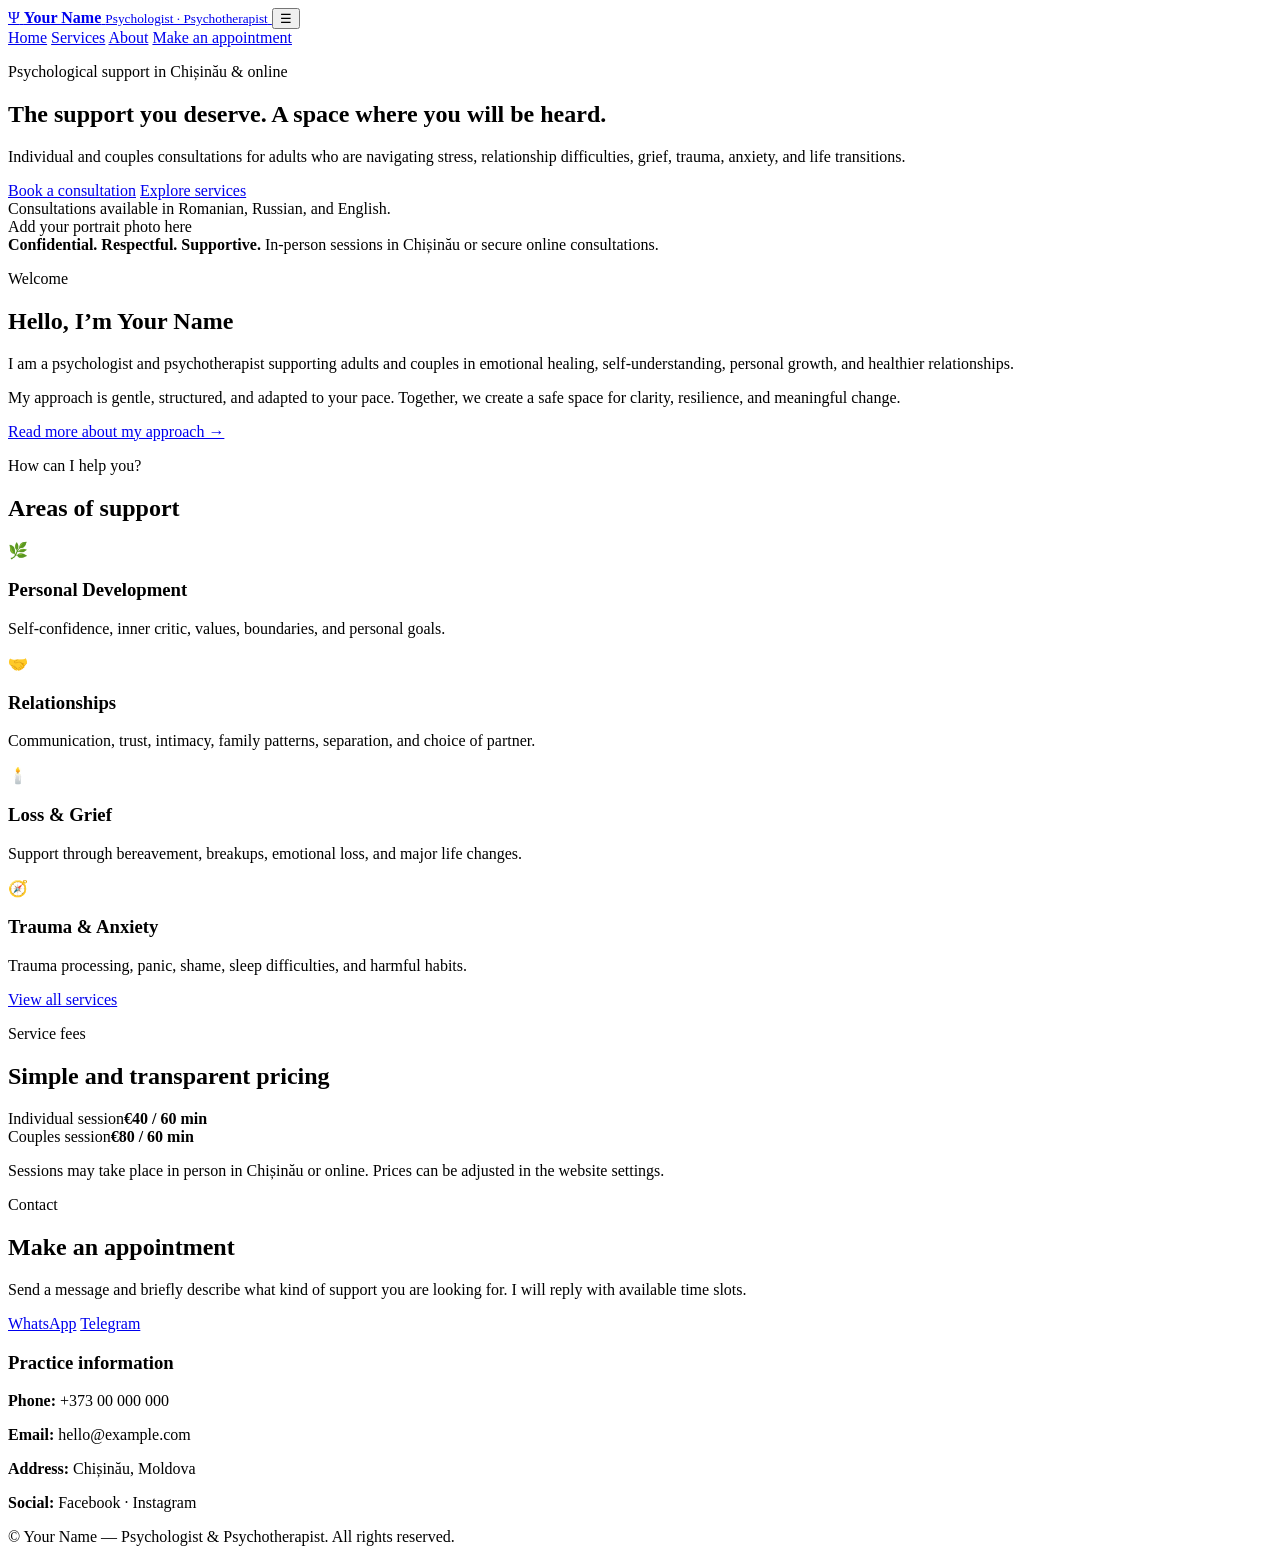
==== index.html @ 6b88e3eb "Add website homepage" ====
<!DOCTYPE html>
<html lang="en">
<head>
  <meta charset="UTF-8" />
  <meta name="viewport" content="width=device-width, initial-scale=1.0" />
  <title>Psychologist & Psychotherapist in Chișinău | Online Consultations</title>
  <meta name="description" content="Psychological consultations in Chișinău and online. Individual and couples therapy in Romanian, Russian, and English." />
  <link rel="preconnect" href="https://fonts.googleapis.com">
  <link rel="preconnect" href="https://fonts.gstatic.com" crossorigin>
  <link href="https://fonts.googleapis.com/css2?family=Playfair+Display:wght@500;600;700&family=Inter:wght@400;500;600;700&display=swap" rel="stylesheet">
  <link rel="stylesheet" href="style.css" />
</head>
<body>
  <header class="site-header">
    <a class="brand" href="index.html">
      <span class="brand-mark">Ψ</span>
      <span>
        <strong>Your Name</strong>
        <small>Psychologist · Psychotherapist</small>
      </span>
    </a>
    <button class="nav-toggle" aria-label="Open menu">☰</button>
    <nav class="nav">
      <a href="index.html">Home</a>
      <a href="services.html">Services</a>
      <a href="about.html">About</a>
      <a class="nav-cta" href="#contact">Make an appointment</a>
    </nav>
  </header>

  <main>
    <section class="hero">
      <div class="hero-content">
        <p class="eyebrow">Psychological support in Chișinău & online</p>
        <h1>The support you deserve. A space where you will be heard.</h1>
        <p class="lead">Individual and couples consultations for adults who are navigating stress, relationship difficulties, grief, trauma, anxiety, and life transitions.</p>
        <div class="hero-actions">
          <a class="button primary" href="#contact">Book a consultation</a>
          <a class="button ghost" href="services.html">Explore services</a>
        </div>
        <div class="language-note">Consultations available in Romanian, Russian, and English.</div>
      </div>
      <div class="hero-card">
        <div class="photo-placeholder">Add your portrait photo here</div>
        <div class="card-note">
          <strong>Confidential. Respectful. Supportive.</strong>
          <span>In-person sessions in Chișinău or secure online consultations.</span>
        </div>
      </div>
    </section>

    <section class="intro section-grid">
      <div>
        <p class="eyebrow">Welcome</p>
        <h2>Hello, I’m Your Name</h2>
      </div>
      <div>
        <p>I am a psychologist and psychotherapist supporting adults and couples in emotional healing, self-understanding, personal growth, and healthier relationships.</p>
        <p>My approach is gentle, structured, and adapted to your pace. Together, we create a safe space for clarity, resilience, and meaningful change.</p>
        <a class="text-link" href="about.html">Read more about my approach →</a>
      </div>
    </section>

    <section class="services-preview">
      <p class="eyebrow center">How can I help you?</p>
      <h2 class="center">Areas of support</h2>
      <div class="cards four">
        <article class="service-card">
          <span class="icon">🌿</span>
          <h3>Personal Development</h3>
          <p>Self-confidence, inner critic, values, boundaries, and personal goals.</p>
        </article>
        <article class="service-card">
          <span class="icon">🤝</span>
          <h3>Relationships</h3>
          <p>Communication, trust, intimacy, family patterns, separation, and choice of partner.</p>
        </article>
        <article class="service-card">
          <span class="icon">🕯️</span>
          <h3>Loss & Grief</h3>
          <p>Support through bereavement, breakups, emotional loss, and major life changes.</p>
        </article>
        <article class="service-card">
          <span class="icon">🧭</span>
          <h3>Trauma & Anxiety</h3>
          <p>Trauma processing, panic, shame, sleep difficulties, and harmful habits.</p>
        </article>
      </div>
      <div class="center spacing-top">
        <a class="button secondary" href="services.html">View all services</a>
      </div>
    </section>

    <section class="fees section-grid soft">
      <div>
        <p class="eyebrow">Service fees</p>
        <h2>Simple and transparent pricing</h2>
      </div>
      <div class="price-list">
        <div class="price-item"><span>Individual session</span><strong>€40 / 60 min</strong></div>
        <div class="price-item"><span>Couples session</span><strong>€80 / 60 min</strong></div>
        <p class="muted">Sessions may take place in person in Chișinău or online. Prices can be adjusted in the website settings.</p>
      </div>
    </section>

    <section id="contact" class="contact">
      <div class="contact-card">
        <p class="eyebrow">Contact</p>
        <h2>Make an appointment</h2>
        <p>Send a message and briefly describe what kind of support you are looking for. I will reply with available time slots.</p>
        <div class="contact-actions">
          <a class="button primary" href="https://api.whatsapp.com/send?phone=37300000000">WhatsApp</a>
          <a class="button ghost" href="https://t.me/yourusername">Telegram</a>
        </div>
      </div>
      <div class="contact-details">
        <h3>Practice information</h3>
        <p><strong>Phone:</strong> +373 00 000 000</p>
        <p><strong>Email:</strong> hello@example.com</p>
        <p><strong>Address:</strong> Chișinău, Moldova</p>
        <p><strong>Social:</strong> Facebook · Instagram</p>
      </div>
    </section>
  </main>

  <footer class="footer">
    <p>© <span id="year"></span> Your Name — Psychologist & Psychotherapist. All rights reserved.</p>
  </footer>

  <script src="script.js"></script>
</body>
</html>
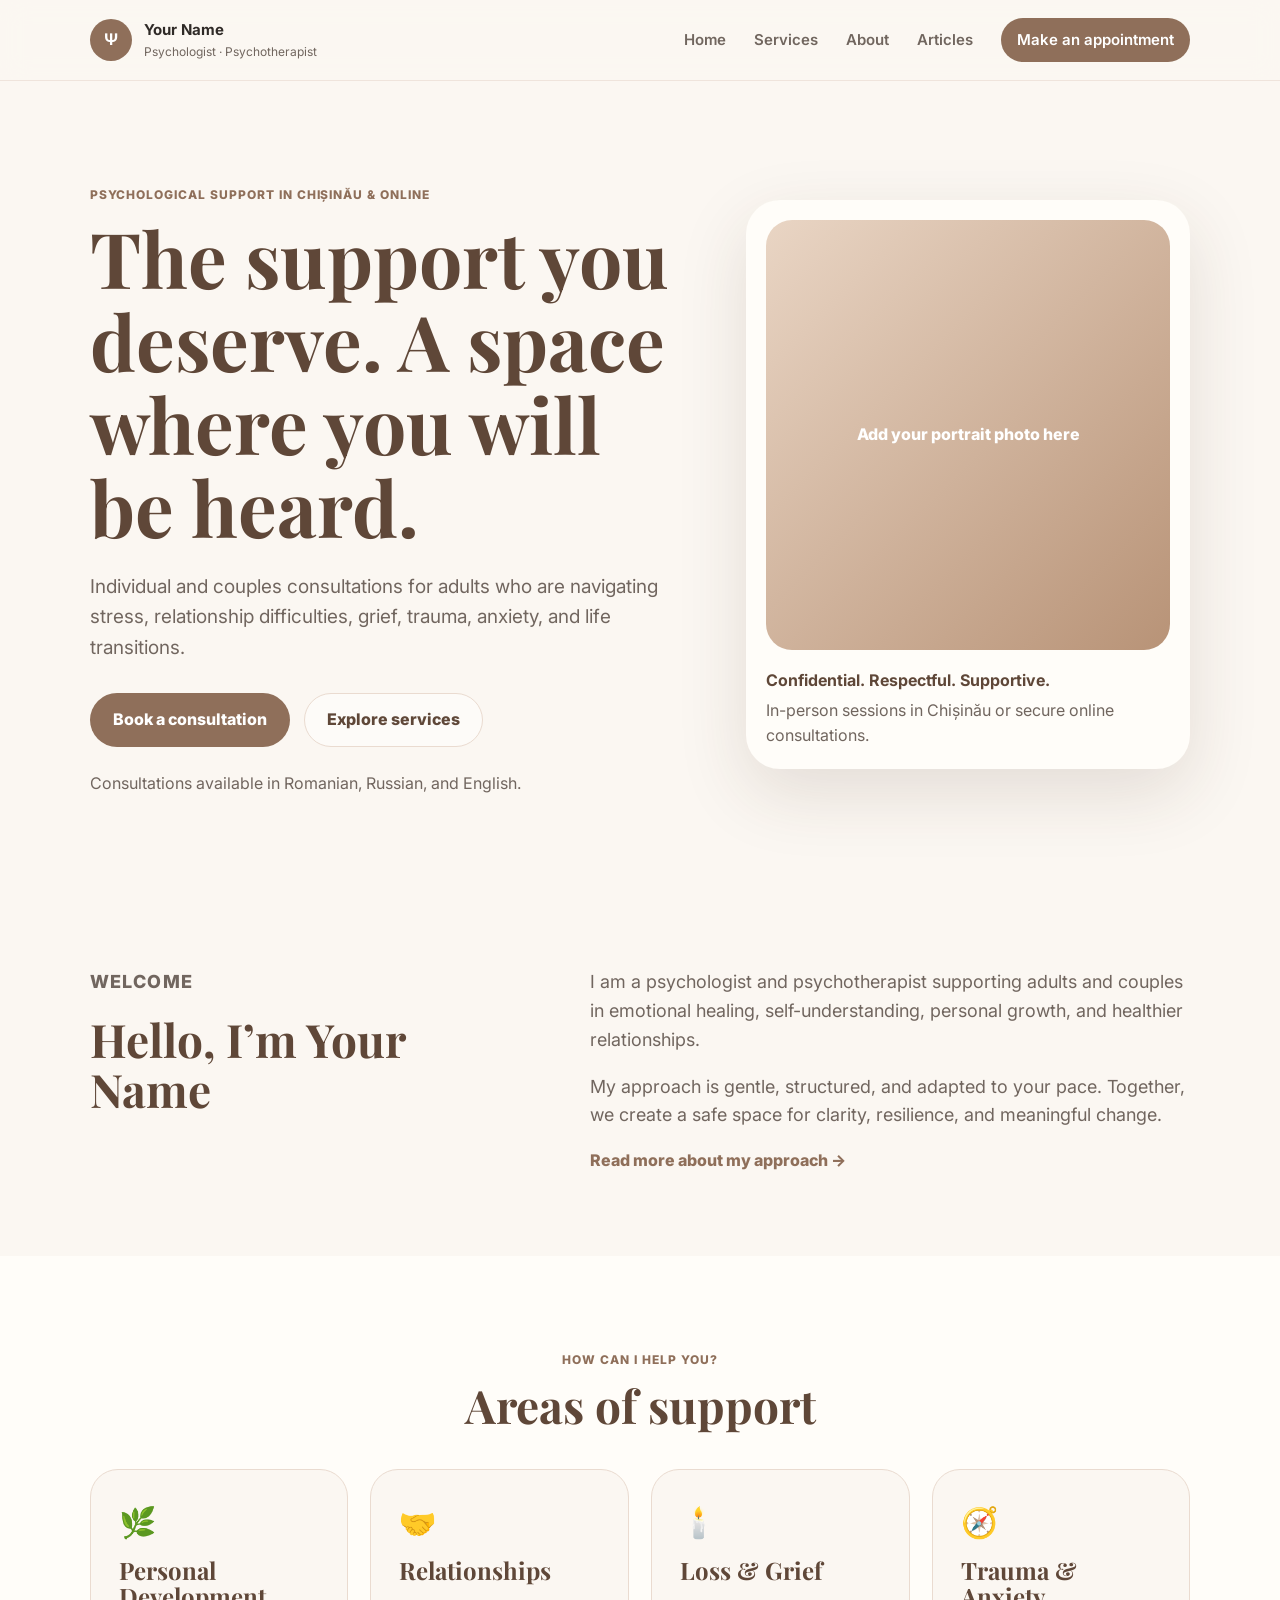
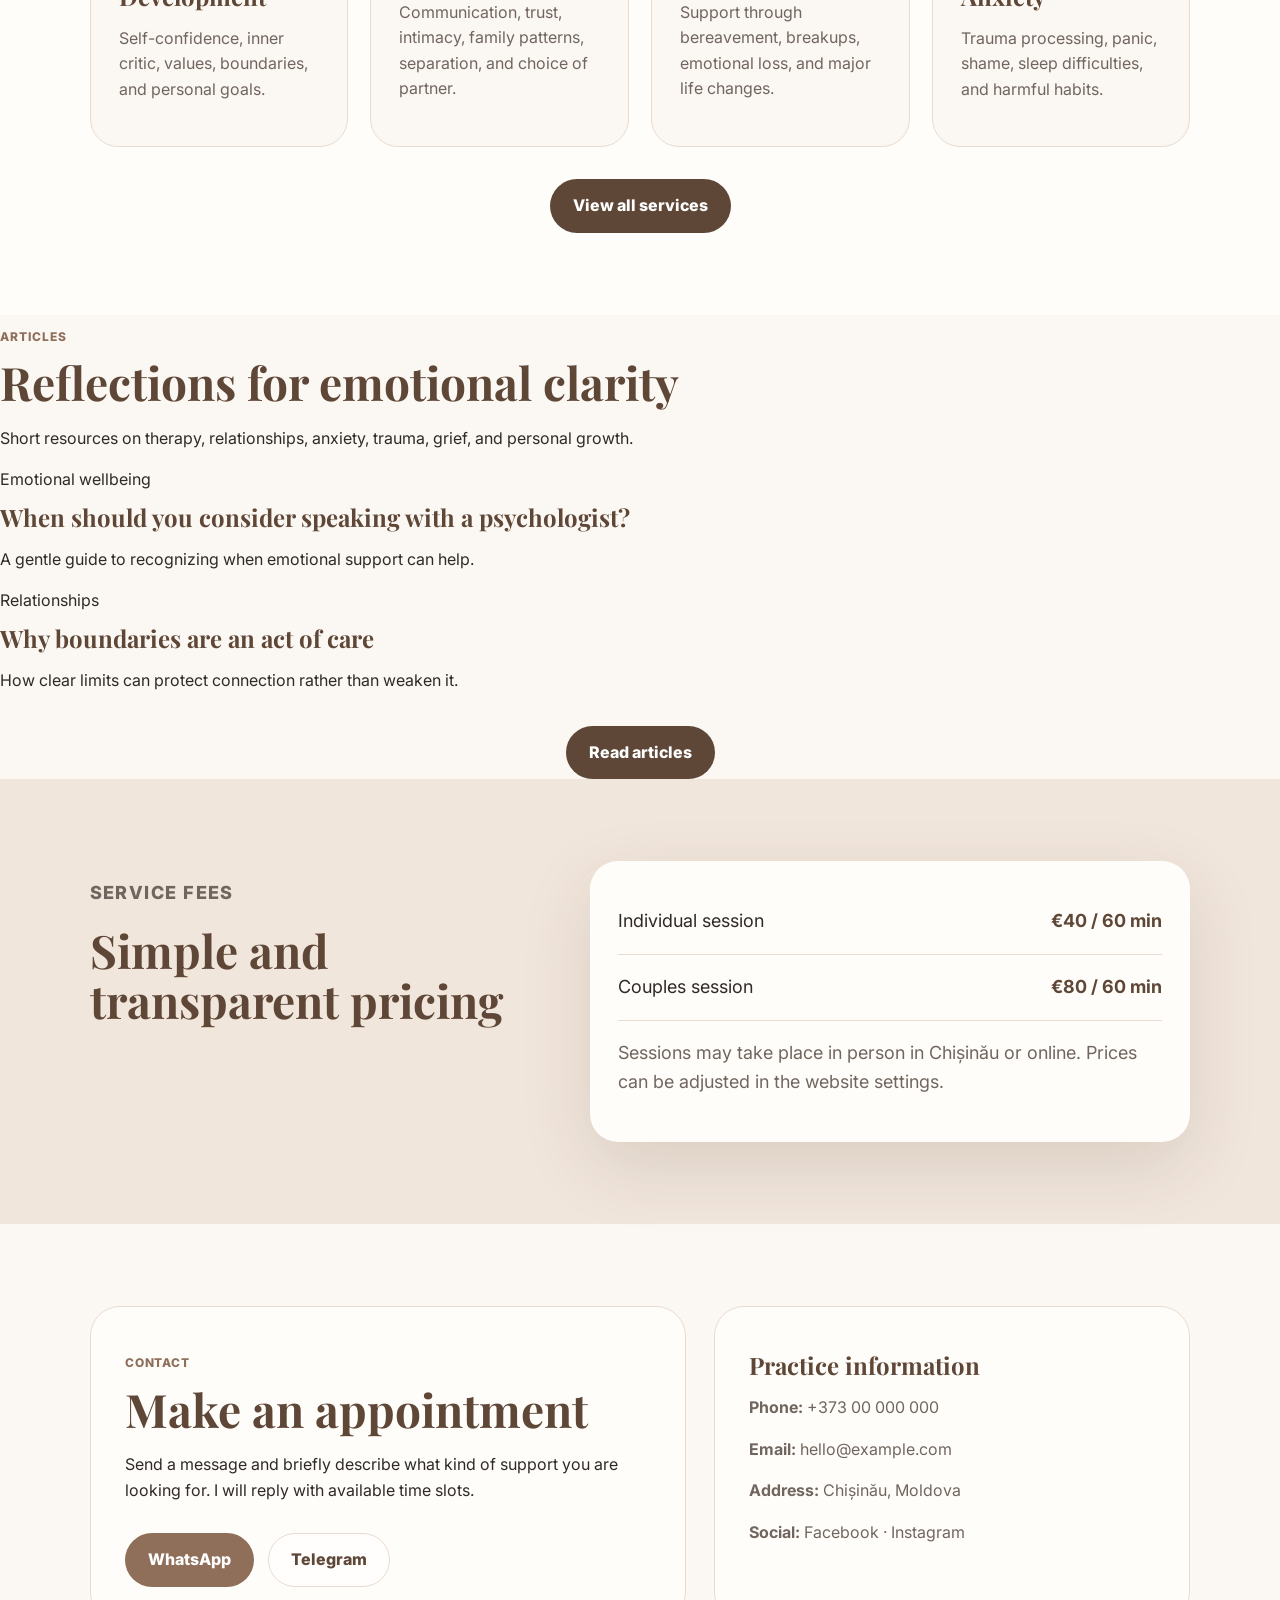
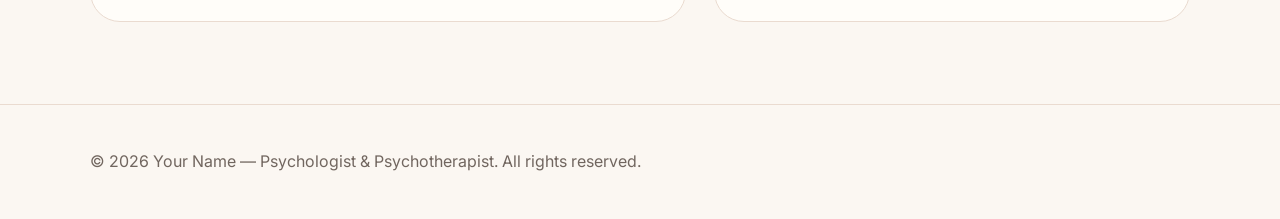
==== commit 7f9ce15b: "Add articles entry to homepage" ====
--- a/index.html
+++ b/index.html
@@ -24,6 +24,7 @@
       <a href="index.html">Home</a>
       <a href="services.html">Services</a>
       <a href="about.html">About</a>
+      <a href="articles.html">Articles</a>
       <a class="nav-cta" href="#contact">Make an appointment</a>
     </nav>
   </header>
@@ -91,6 +92,29 @@
       </div>
     </section>
 
+    <section class="articles-preview">
+      <div class="section-heading">
+        <p class="eyebrow">Articles</p>
+        <h2>Reflections for emotional clarity</h2>
+        <p>Short resources on therapy, relationships, anxiety, trauma, grief, and personal growth.</p>
+      </div>
+      <div class="article-list compact-list">
+        <a class="article-card" href="articles.html">
+          <span class="article-meta">Emotional wellbeing</span>
+          <h3>When should you consider speaking with a psychologist?</h3>
+          <p>A gentle guide to recognizing when emotional support can help.</p>
+        </a>
+        <a class="article-card" href="articles.html">
+          <span class="article-meta">Relationships</span>
+          <h3>Why boundaries are an act of care</h3>
+          <p>How clear limits can protect connection rather than weaken it.</p>
+        </a>
+      </div>
+      <div class="center spacing-top">
+        <a class="button secondary" href="articles.html">Read articles</a>
+      </div>
+    </section>
+
     <section class="fees section-grid soft">
       <div>
         <p class="eyebrow">Service fees</p>
--- a/style.css
+++ b/style.css
@@ -0,0 +1,108 @@
+:root {
+  --bg: #fbf7f2;
+  --paper: #fffdf9;
+  --text: #2f2a27;
+  --muted: #71665f;
+  --brand: #8f6f5a;
+  --brand-dark: #5f4738;
+  --accent: #d9bfa8;
+  --soft: #f1e6dc;
+  --line: #eadbd0;
+  --shadow: 0 24px 70px rgba(70, 47, 31, .13);
+}
+* { box-sizing: border-box; }
+body {
+  margin: 0;
+  font-family: Inter, system-ui, -apple-system, BlinkMacSystemFont, "Segoe UI", sans-serif;
+  background: var(--bg);
+  color: var(--text);
+  line-height: 1.6;
+}
+a { color: inherit; text-decoration: none; }
+.site-header {
+  position: sticky;
+  top: 0;
+  z-index: 20;
+  display: flex;
+  align-items: center;
+  justify-content: space-between;
+  padding: 18px 7vw;
+  background: rgba(251, 247, 242, .88);
+  backdrop-filter: blur(14px);
+  border-bottom: 1px solid rgba(234, 219, 208, .65);
+}
+.brand { display: flex; align-items: center; gap: 12px; }
+.brand-mark {
+  width: 42px; height: 42px; border-radius: 50%;
+  display: grid; place-items: center;
+  background: var(--brand); color: white; font-weight: 700;
+}
+.brand strong { display: block; font-size: 15px; }
+.brand small { display: block; color: var(--muted); font-size: 12px; }
+.nav { display: flex; align-items: center; gap: 28px; font-size: 15px; }
+.nav a { color: var(--muted); font-weight: 600; }
+.nav a:hover { color: var(--brand-dark); }
+.nav-cta { color: white !important; background: var(--brand); padding: 10px 16px; border-radius: 999px; }
+.nav-toggle { display: none; background: none; border: 0; font-size: 26px; }
+.hero {
+  display: grid; grid-template-columns: 1.15fr .85fr; gap: 56px;
+  align-items: center; padding: 92px 7vw 72px;
+}
+.eyebrow { color: var(--brand); font-weight: 800; letter-spacing: .08em; text-transform: uppercase; font-size: 12px; }
+h1, h2, h3 { font-family: "Playfair Display", Georgia, serif; line-height: 1.08; color: var(--brand-dark); }
+h1 { font-size: clamp(44px, 6vw, 78px); margin: 12px 0 24px; }
+h2 { font-size: clamp(30px, 4vw, 46px); margin: 8px 0 18px; }
+h3 { font-size: 24px; margin: 12px 0; }
+.lead { font-size: 19px; color: var(--muted); max-width: 680px; }
+.hero-actions, .contact-actions { display: flex; gap: 14px; flex-wrap: wrap; margin-top: 30px; }
+.button { display: inline-flex; align-items: center; justify-content: center; border-radius: 999px; padding: 13px 22px; font-weight: 800; border: 1px solid transparent; }
+.primary { background: var(--brand); color: white; }
+.secondary { background: var(--brand-dark); color: white; }
+.ghost { border-color: var(--line); background: rgba(255,255,255,.45); color: var(--brand-dark); }
+.language-note { margin-top: 24px; color: var(--muted); }
+.hero-card { background: var(--paper); padding: 20px; border-radius: 34px; box-shadow: var(--shadow); }
+.photo-placeholder, .portrait-large {
+  min-height: 430px; border-radius: 26px;
+  background: linear-gradient(135deg, #e9d5c4, #b89377);
+  color: white; display: grid; place-items: center; text-align: center; padding: 22px; font-weight: 800;
+}
+.card-note { display: grid; gap: 4px; margin-top: 18px; color: var(--muted); }
+.card-note strong { color: var(--brand-dark); }
+.section-grid { display: grid; grid-template-columns: .85fr 1.15fr; gap: 56px; padding: 82px 7vw; }
+.section-grid p { font-size: 18px; color: var(--muted); }
+.text-link { color: var(--brand); font-weight: 800; }
+.services-preview { padding: 82px 7vw; background: var(--paper); }
+.center { text-align: center; }
+.cards { display: grid; gap: 22px; margin-top: 38px; }
+.four { grid-template-columns: repeat(4, 1fr); }
+.service-card { background: var(--bg); border: 1px solid var(--line); padding: 28px; border-radius: 28px; min-height: 240px; }
+.service-card p, .muted { color: var(--muted); }
+.icon { font-size: 30px; }
+.spacing-top { margin-top: 32px; }
+.soft { background: var(--soft); }
+.price-list { background: var(--paper); border-radius: 28px; padding: 28px; box-shadow: var(--shadow); }
+.price-item { display: flex; justify-content: space-between; gap: 20px; padding: 18px 0; border-bottom: 1px solid var(--line); font-size: 18px; }
+.price-item strong { color: var(--brand-dark); }
+.contact { display: grid; grid-template-columns: 1fr .8fr; gap: 28px; padding: 82px 7vw; }
+.contact-card, .contact-details { background: var(--paper); border: 1px solid var(--line); border-radius: 30px; padding: 34px; }
+.contact-details p { color: var(--muted); }
+.footer { padding: 28px 7vw; color: var(--muted); border-top: 1px solid var(--line); }
+.page-hero { padding: 86px 7vw 48px; text-align: center; }
+.page-hero.compact h1 { max-width: 920px; margin-left: auto; margin-right: auto; }
+.page-hero p { max-width: 760px; margin: 0 auto; color: var(--muted); font-size: 19px; }
+.service-list { padding: 30px 7vw 90px; display: grid; gap: 24px; }
+.service-list article { background: var(--paper); padding: 34px; border: 1px solid var(--line); border-radius: 30px; }
+.service-list li { margin: 10px 0; color: var(--muted); }
+.about-layout { padding: 40px 7vw 90px; display: grid; grid-template-columns: .8fr 1.2fr; gap: 44px; align-items: start; }
+.about-layout p { color: var(--muted); font-size: 18px; }
+.cert-grid { display: grid; grid-template-columns: repeat(2, 1fr); gap: 14px; margin-top: 22px; }
+.cert-grid span { background: var(--paper); border: 1px solid var(--line); border-radius: 16px; padding: 16px; color: var(--muted); }
+@media (max-width: 900px) {
+  .nav-toggle { display: block; }
+  .nav { display: none; position: absolute; top: 79px; left: 0; right: 0; background: var(--paper); flex-direction: column; padding: 22px; border-bottom: 1px solid var(--line); }
+  .nav.open { display: flex; }
+  .hero, .section-grid, .contact, .about-layout { grid-template-columns: 1fr; }
+  .four, .cert-grid { grid-template-columns: 1fr; }
+  h1 { font-size: 42px; }
+  .price-item { flex-direction: column; }
+}
